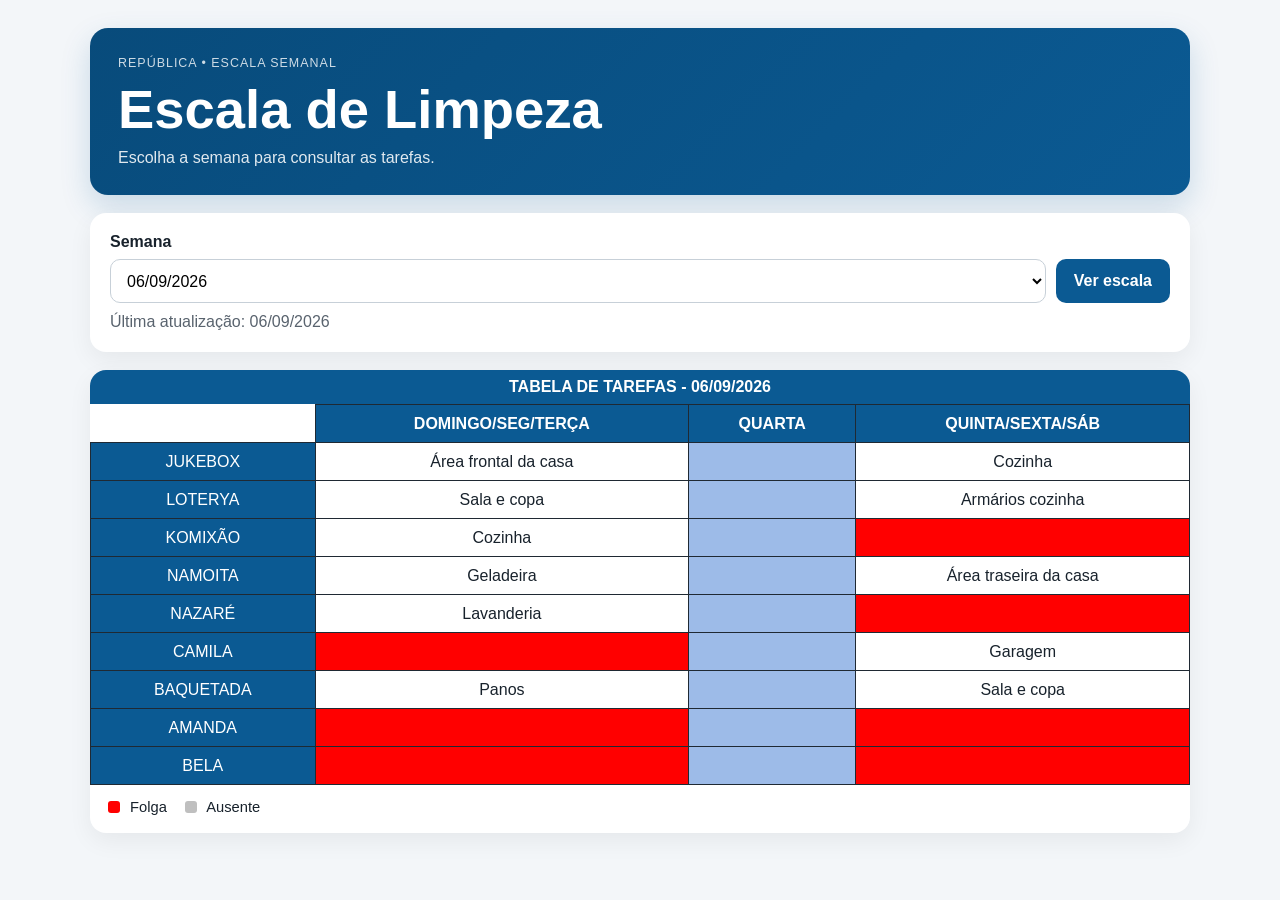
==== index.html @ 055f7a00 "Configura site da escala" ====
<!DOCTYPE html>
<html lang="pt-BR">
<head>
  <meta charset="UTF-8" />
  <meta name="viewport" content="width=device-width, initial-scale=1.0" />
  <title>Escala de Limpeza</title>
  <link rel="stylesheet" href="style.css" />
</head>
<body>
  <main class="container">
    <section class="hero">
      <div>
        <p class="eyebrow">República • Escala semanal</p>
        <h1>Escala de Limpeza</h1>
        <p class="subtitle">Escolha a semana para consultar as tarefas.</p>
      </div>
    </section>

    <section class="controls card">
      <label for="semana">Semana</label>
      <div class="control-row">
        <select id="semana">
          <option value="">Carregando semanas...</option>
        </select>
        <button id="mostrar">Ver escala</button>
      </div>
      <p id="status" class="status" aria-live="polite"></p>
    </section>

    <section id="resultado" class="card resultado" hidden>
      <div class="table-title" id="tituloTabela">TABELA DE TAREFAS</div>

      <div class="table-wrap">
        <table>
          <thead>
            <tr>
              <th class="empty-head"></th>
              <th>DOMINGO/SEG/TERÇA</th>
              <th>QUARTA</th>
              <th>QUINTA/SEXTA/SÁB</th>
            </tr>
          </thead>
          <tbody id="corpoTabela"></tbody>
        </table>
      </div>

      <div class="legend">
        <span><i class="dot folga-dot"></i> Folga</span>
        <span><i class="dot ausente-dot"></i> Ausente</span>
      </div>
    </section>
  </main>

  <script src="script.js"></script>
</body>
</html>
---- style.css ----
:root {
  --blue: #0b5a93;
  --blue-dark: #084b7b;
  --blue-light: #9dbbe8;
  --red: #ff0000;
  --gray: #bfbfbf;
  --bg: #f3f6f9;
  --card: #ffffff;
  --text: #18222c;
  --border: #1f2933;
}

* { box-sizing: border-box; }

body {
  margin: 0;
  font-family: Arial, Helvetica, sans-serif;
  background: var(--bg);
  color: var(--text);
}

.container {
  width: min(1100px, calc(100% - 28px));
  margin: 0 auto;
  padding: 28px 0 48px;
}

.hero {
  background: linear-gradient(135deg, var(--blue-dark), var(--blue));
  color: white;
  border-radius: 18px;
  padding: 28px;
  margin-bottom: 18px;
  box-shadow: 0 12px 30px rgba(11, 90, 147, .18);
}

.eyebrow {
  margin: 0 0 8px;
  text-transform: uppercase;
  letter-spacing: .08em;
  font-size: .78rem;
  opacity: .8;
}

h1 {
  margin: 0;
  font-size: clamp(2rem, 5vw, 3.4rem);
}

.subtitle {
  margin: 8px 0 0;
  opacity: .88;
}

.card {
  background: var(--card);
  border-radius: 16px;
  padding: 20px;
  box-shadow: 0 8px 24px rgba(0, 0, 0, .06);
  margin-bottom: 18px;
}

.controls label {
  display: block;
  font-weight: 700;
  margin-bottom: 8px;
}

.control-row {
  display: flex;
  gap: 10px;
}

select, button {
  min-height: 44px;
  border-radius: 10px;
  font-size: 1rem;
}

select {
  flex: 1;
  border: 1px solid #c7d0d8;
  padding: 0 12px;
  background: white;
}

button {
  border: 0;
  padding: 0 18px;
  background: var(--blue);
  color: white;
  font-weight: 700;
  cursor: pointer;
}

button:hover { background: var(--blue-dark); }

.status {
  margin: 10px 0 0;
  min-height: 1.2em;
  color: #59636e;
}

.resultado {
  padding: 0;
  overflow: hidden;
}

.table-title {
  background: var(--blue);
  color: white;
  font-weight: 700;
  text-align: center;
  padding: 8px 12px;
}

.table-wrap { overflow-x: auto; }

table {
  width: 100%;
  border-collapse: collapse;
  min-width: 760px;
}

th, td {
  border: 1px solid var(--border);
  text-align: center;
  padding: 7px 10px;
  height: 38px;
}

thead th {
  background: var(--blue);
  color: white;
  font-weight: 700;
}

thead .empty-head {
  background: white;
  border-top-color: transparent;
  border-left-color: transparent;
}

td.name {
  background: var(--blue);
  color: white;
  font-weight: 500;
  white-space: nowrap;
}

td.task { background: white; }
td.wednesday { background: var(--blue-light); }
td.folga { background: var(--red); color: transparent; }
td.ausente { background: var(--gray); font-weight: 700; }

.legend {
  display: flex;
  gap: 18px;
  flex-wrap: wrap;
  padding: 14px 18px 18px;
  font-size: .92rem;
}

.dot {
  width: 12px;
  height: 12px;
  display: inline-block;
  border-radius: 3px;
  margin-right: 6px;
  vertical-align: -1px;
}
.folga-dot { background: var(--red); }
.ausente-dot { background: var(--gray); }

@media (max-width: 640px) {
  .container { width: min(100% - 18px, 1100px); padding-top: 14px; }
  .hero { padding: 20px; border-radius: 14px; }
  .card { border-radius: 14px; padding: 14px; }
  .resultado { padding: 0; }
  .control-row { flex-direction: column; }
  button { width: 100%; }
}
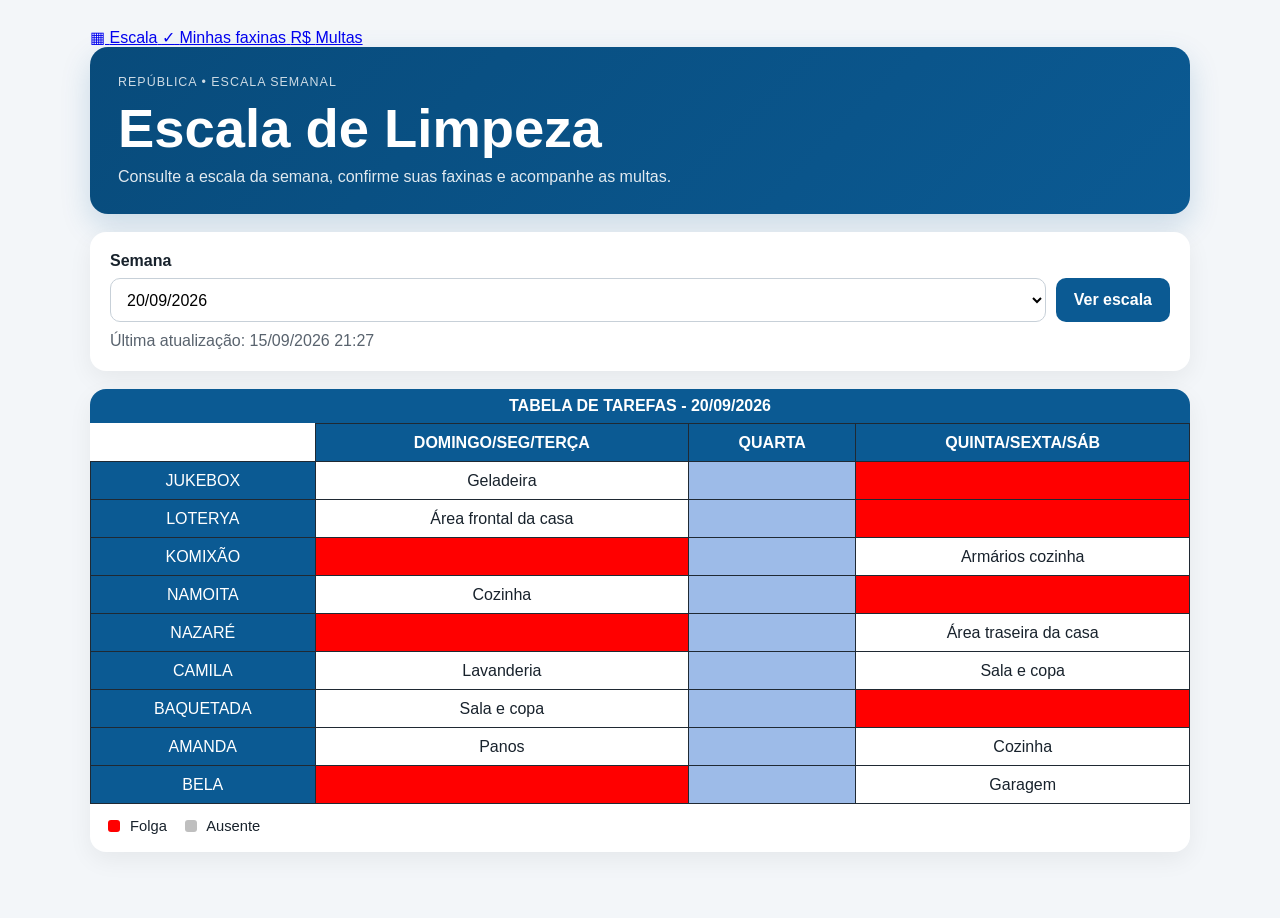
==== commit 13971275: "Update index.html" ====
--- a/index.html
+++ b/index.html
@@ -5,14 +5,30 @@
   <meta name="viewport" content="width=device-width, initial-scale=1.0" />
   <title>Escala de Limpeza</title>
   <link rel="stylesheet" href="style.css" />
+  <link rel="stylesheet" href="supabase-pages.css" />
 </head>
 <body>
   <main class="container">
+    <nav class="app-nav main-nav" aria-label="Navegação principal">
+      <a class="active" href="index.html">
+        <span class="nav-icon">▦</span>
+        <span>Escala</span>
+      </a>
+      <a href="confirmar.html">
+        <span class="nav-icon">✓</span>
+        <span>Minhas faxinas</span>
+      </a>
+      <a href="multas.html">
+        <span class="nav-icon">R$</span>
+        <span>Multas</span>
+      </a>
+    </nav>
+
     <section class="hero">
       <div>
         <p class="eyebrow">República • Escala semanal</p>
         <h1>Escala de Limpeza</h1>
-        <p class="subtitle">Escolha a semana para consultar as tarefas.</p>
+        <p class="subtitle">Consulte a escala da semana, confirme suas faxinas e acompanhe as multas.</p>
       </div>
     </section>
 
@@ -29,7 +45,6 @@
 
     <section id="resultado" class="card resultado" hidden>
       <div class="table-title" id="tituloTabela">TABELA DE TAREFAS</div>
-
       <div class="table-wrap">
         <table>
           <thead>
@@ -43,7 +58,6 @@
           <tbody id="corpoTabela"></tbody>
         </table>
       </div>
-
       <div class="legend">
         <span><i class="dot folga-dot"></i> Folga</span>
         <span><i class="dot ausente-dot"></i> Ausente</span>
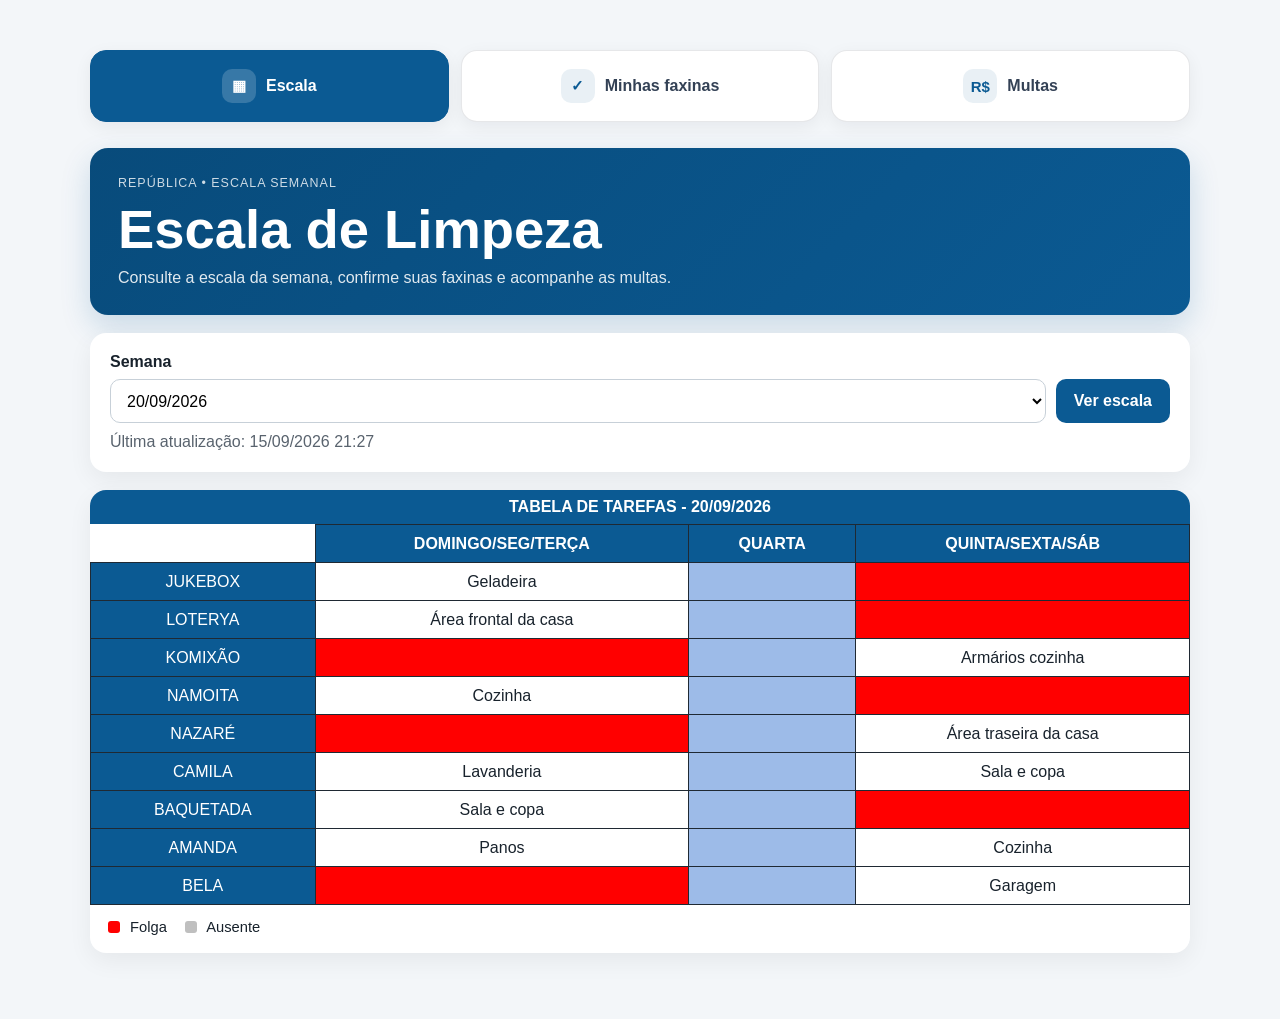
==== commit 04e5393b: "Update index.html" ====
--- a/index.html
+++ b/index.html
@@ -14,11 +14,11 @@
         <span class="nav-icon">▦</span>
         <span>Escala</span>
       </a>
-      <a href="confirmar.html">
+      <a href="supabase/confirmar.html">
         <span class="nav-icon">✓</span>
         <span>Minhas faxinas</span>
       </a>
-      <a href="multas.html">
+      <a href="supabase/multas.html">
         <span class="nav-icon">R$</span>
         <span>Multas</span>
       </a>
--- a/supabase-pages.css
+++ b/supabase-pages.css
@@ -0,0 +1,86 @@
+.app-nav{display:flex;gap:.6rem;flex-wrap:wrap;margin:1rem 0}
+.app-nav a{text-decoration:none;padding:.65rem .9rem;border-radius:10px;background:#fff;color:inherit;border:1px solid #ddd}
+.app-nav a.active{font-weight:700}
+.auth-card{max-width:520px}
+.auth-card input,.auth-card select{box-sizing:border-box;width:100%;padding:.8rem;margin:.35rem 0 1rem;border:1px solid #ccc;border-radius:8px;background:#fff}
+.auth-card button,.top-row button,.task-card button,.fine-card button{padding:.7rem 1rem;border:0;border-radius:8px;cursor:pointer}
+.top-row{display:flex;align-items:flex-start;justify-content:space-between;gap:1rem}
+.secondary{background:#eee}
+.muted{opacity:.72}
+.task-card,.fine-card{border:1px solid #ddd;border-radius:12px;padding:1rem;margin:1rem 0;background:#fff}
+.task-card h3,.fine-card h3{margin:.1rem 0 .5rem}
+.badge{display:inline-block;padding:.25rem .55rem;border-radius:999px;background:#eee;font-size:.85rem}
+.done{font-weight:700}
+.status{min-height:1.2em}
+
+
+/* =========================================================
+   NAVEGAÇÃO DO SISTEMA DE LIMPEZA
+   Complementa o style.css existente.
+   ========================================================= */
+
+.app-nav.main-nav {
+  display: grid;
+  grid-template-columns: repeat(3, minmax(0, 1fr));
+  gap: 12px;
+  margin: 22px 0 26px;
+}
+
+.app-nav.main-nav a {
+  min-height: 72px;
+  display: flex;
+  align-items: center;
+  justify-content: center;
+  gap: 10px;
+  padding: 12px 16px;
+  border: 1px solid rgba(15, 23, 42, .10);
+  border-radius: 16px;
+  background: #fff;
+  color: #334155;
+  text-decoration: none;
+  font-weight: 700;
+  box-shadow: 0 5px 18px rgba(15, 23, 42, .06);
+  transition: transform .18s ease, box-shadow .18s ease, border-color .18s ease;
+}
+
+.app-nav.main-nav a:hover {
+  transform: translateY(-2px);
+  box-shadow: 0 9px 24px rgba(15, 23, 42, .10);
+  border-color: rgba(11, 90, 147, .30);
+}
+
+.app-nav.main-nav a.active {
+  background: #0b5a93;
+  color: #fff;
+  border-color: #0b5a93;
+}
+
+.nav-icon {
+  width: 34px;
+  height: 34px;
+  display: inline-flex;
+  align-items: center;
+  justify-content: center;
+  border-radius: 10px;
+  background: rgba(11, 90, 147, .09);
+  color: #0b5a93;
+  font-size: 15px;
+  font-weight: 800;
+}
+
+.app-nav.main-nav a.active .nav-icon {
+  background: rgba(255,255,255,.18);
+  color: #fff;
+}
+
+@media (max-width: 650px) {
+  .app-nav.main-nav {
+    grid-template-columns: 1fr;
+    gap: 8px;
+  }
+
+  .app-nav.main-nav a {
+    min-height: 56px;
+    justify-content: flex-start;
+  }
+}
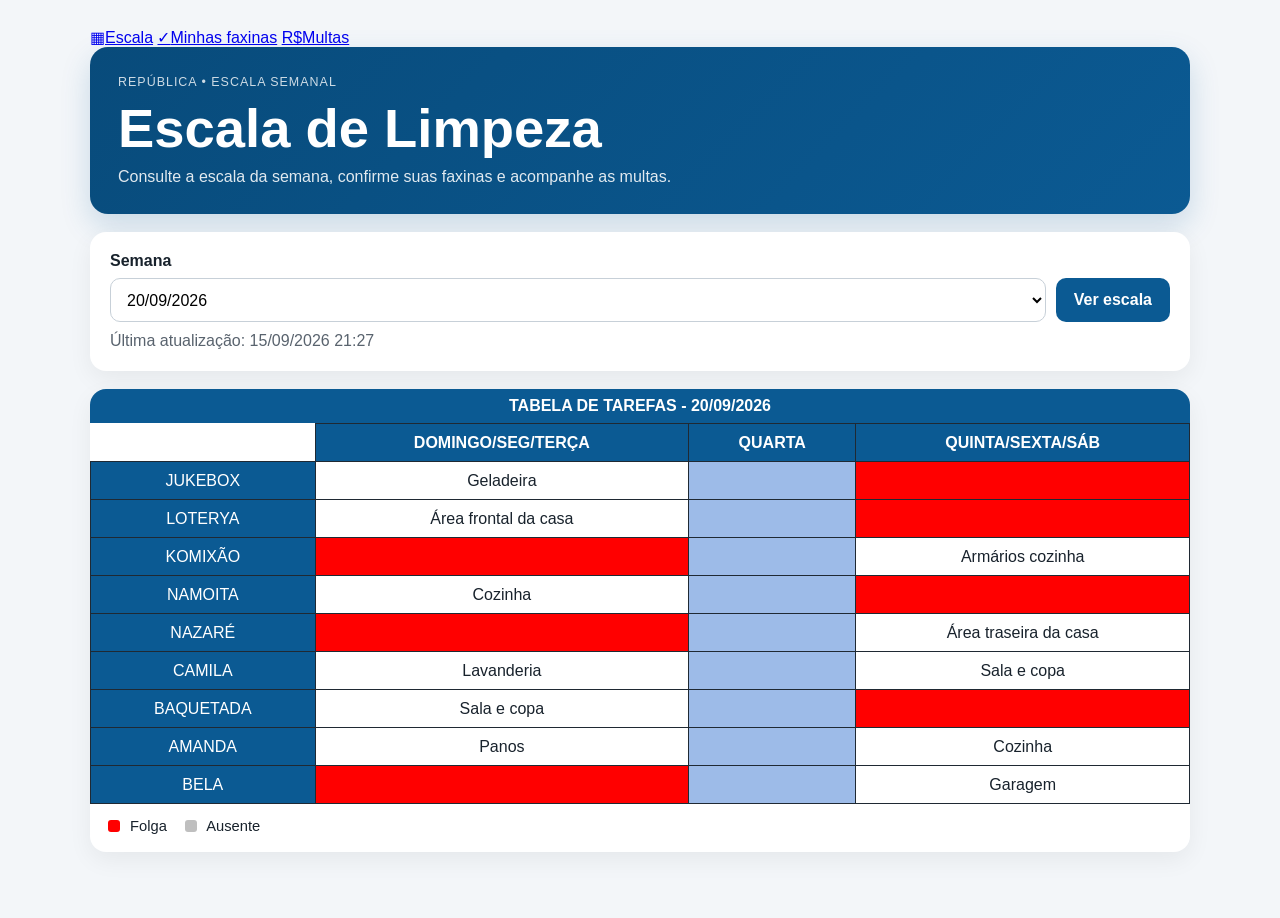
==== commit 7e359254: "Update index.html" ====
--- a/index.html
+++ b/index.html
@@ -5,23 +5,14 @@
   <meta name="viewport" content="width=device-width, initial-scale=1.0" />
   <title>Escala de Limpeza</title>
   <link rel="stylesheet" href="style.css" />
-  <link rel="stylesheet" href="supabase-pages.css" />
+  <link rel="stylesheet" href="supabase/supabase-pages.css" />
 </head>
 <body>
   <main class="container">
-    <nav class="app-nav main-nav" aria-label="Navegação principal">
-      <a class="active" href="index.html">
-        <span class="nav-icon">▦</span>
-        <span>Escala</span>
-      </a>
-      <a href="supabase/confirmar.html">
-        <span class="nav-icon">✓</span>
-        <span>Minhas faxinas</span>
-      </a>
-      <a href="supabase/multas.html">
-        <span class="nav-icon">R$</span>
-        <span>Multas</span>
-      </a>
+    <nav class="app-nav main-nav">
+      <a class="active" href="index.html"><span class="nav-icon">▦</span><span>Escala</span></a>
+      <a href="supabase/confirmar.html"><span class="nav-icon">✓</span><span>Minhas faxinas</span></a>
+      <a href="supabase/multas.html"><span class="nav-icon">R$</span><span>Multas</span></a>
     </nav>
 
     <section class="hero">
@@ -35,9 +26,7 @@
     <section class="controls card">
       <label for="semana">Semana</label>
       <div class="control-row">
-        <select id="semana">
-          <option value="">Carregando semanas...</option>
-        </select>
+        <select id="semana"><option value="">Carregando semanas...</option></select>
         <button id="mostrar">Ver escala</button>
       </div>
       <p id="status" class="status" aria-live="polite"></p>
@@ -47,14 +36,7 @@
       <div class="table-title" id="tituloTabela">TABELA DE TAREFAS</div>
       <div class="table-wrap">
         <table>
-          <thead>
-            <tr>
-              <th class="empty-head"></th>
-              <th>DOMINGO/SEG/TERÇA</th>
-              <th>QUARTA</th>
-              <th>QUINTA/SEXTA/SÁB</th>
-            </tr>
-          </thead>
+          <thead><tr><th class="empty-head"></th><th>DOMINGO/SEG/TERÇA</th><th>QUARTA</th><th>QUINTA/SEXTA/SÁB</th></tr></thead>
           <tbody id="corpoTabela"></tbody>
         </table>
       </div>
@@ -64,7 +46,6 @@
       </div>
     </section>
   </main>
-
   <script src="script.js"></script>
 </body>
 </html>
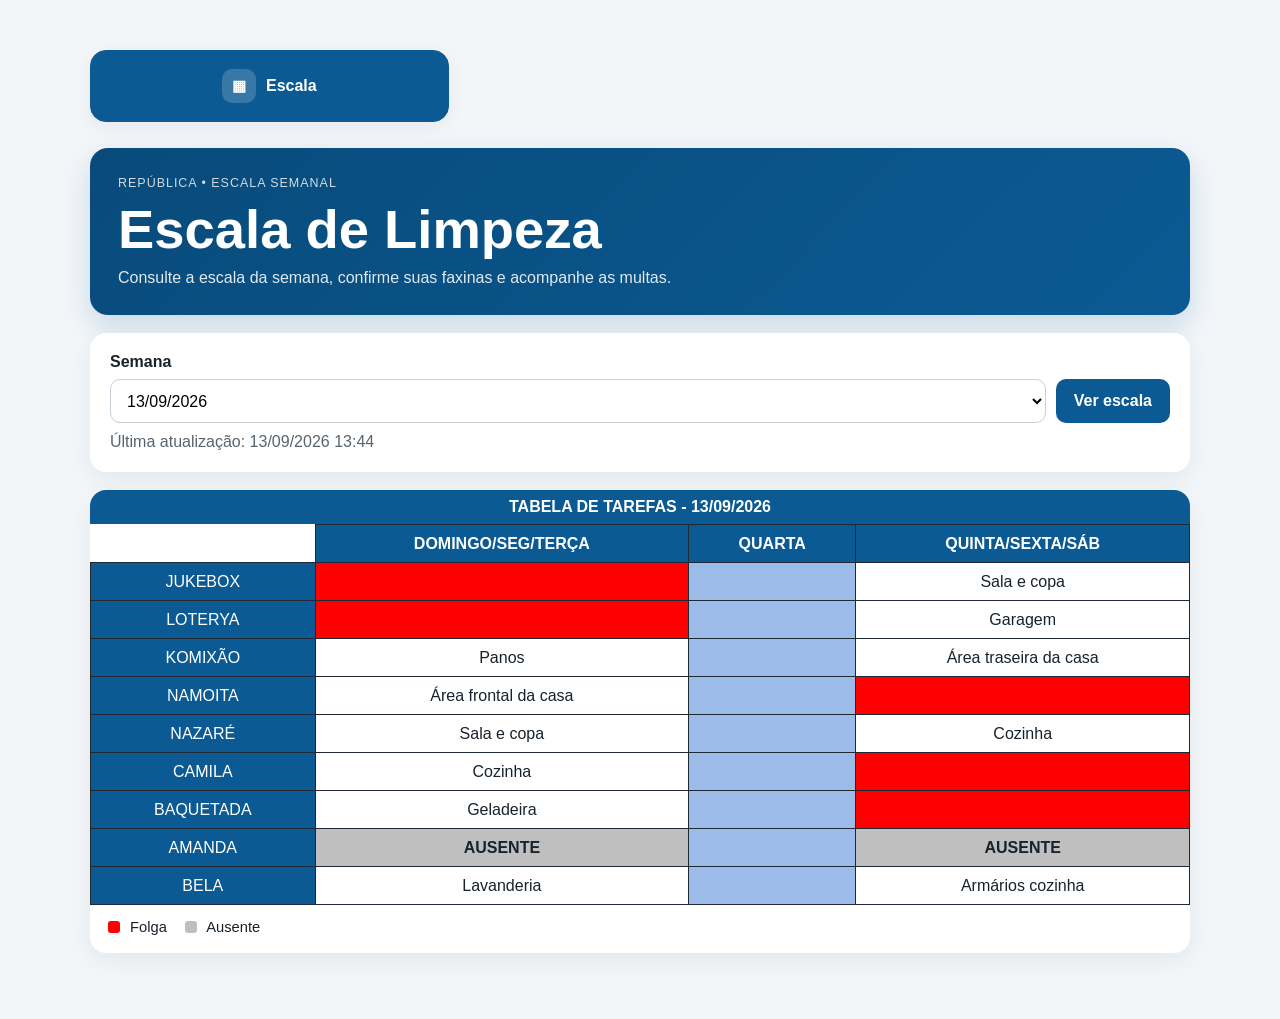
==== commit 713a819e: "Update index.html" ====
--- a/index.html
+++ b/index.html
@@ -11,8 +11,8 @@
   <main class="container">
     <nav class="app-nav main-nav">
       <a class="active" href="index.html"><span class="nav-icon">▦</span><span>Escala</span></a>
-      <a href="supabase/confirmar.html"><span class="nav-icon">✓</span><span>Minhas faxinas</span></a>
-      <a href="supabase/multas.html"><span class="nav-icon">R$</span><span>Multas</span></a>
+      <!-- <a href="supabase/confirmar.html"><span class="nav-icon">✓</span><span>Minhas faxinas</span></a>
+      <a href="supabase/multas.html"><span class="nav-icon">R$</span><span>Multas</span></a> -->
     </nav>
 
     <section class="hero">
--- a/supabase/supabase-pages.css
+++ b/supabase/supabase-pages.css
@@ -0,0 +1,19 @@
+.app-nav{display:flex;gap:.6rem;flex-wrap:wrap;margin:1rem 0}
+.app-nav a{text-decoration:none;padding:.65rem .9rem;border-radius:10px;background:#fff;color:inherit;border:1px solid #ddd}
+.app-nav a.active{font-weight:700}
+.auth-card{max-width:520px}
+.auth-card input,.auth-card select{box-sizing:border-box;width:100%;padding:.8rem;margin:.35rem 0 1rem;border:1px solid #ccc;border-radius:8px;background:#fff}
+.auth-card button,.top-row button,.task-card button,.fine-card button{padding:.7rem 1rem;border:0;border-radius:8px;cursor:pointer}
+.top-row{display:flex;align-items:flex-start;justify-content:space-between;gap:1rem}
+.secondary{background:#eee}.muted{opacity:.72}
+.task-card,.fine-card{border:1px solid #ddd;border-radius:12px;padding:1rem;margin:1rem 0;background:#fff}
+.task-card h3,.fine-card h3{margin:.1rem 0 .5rem}
+.badge{display:inline-block;padding:.25rem .55rem;border-radius:999px;background:#eee;font-size:.85rem}
+.done{font-weight:700}.status{min-height:1.2em}
+.app-nav.main-nav{display:grid;grid-template-columns:repeat(3,minmax(0,1fr));gap:12px;margin:22px 0 26px}
+.app-nav.main-nav a{min-height:72px;display:flex;align-items:center;justify-content:center;gap:10px;padding:12px 16px;border:1px solid rgba(15,23,42,.10);border-radius:16px;background:#fff;color:#334155;text-decoration:none;font-weight:700;box-shadow:0 5px 18px rgba(15,23,42,.06);transition:.18s}
+.app-nav.main-nav a:hover{transform:translateY(-2px);box-shadow:0 9px 24px rgba(15,23,42,.10);border-color:rgba(11,90,147,.30)}
+.app-nav.main-nav a.active{background:#0b5a93;color:#fff;border-color:#0b5a93}
+.nav-icon{width:34px;height:34px;display:inline-flex;align-items:center;justify-content:center;border-radius:10px;background:rgba(11,90,147,.09);color:#0b5a93;font-size:15px;font-weight:800}
+.app-nav.main-nav a.active .nav-icon{background:rgba(255,255,255,.18);color:#fff}
+@media(max-width:650px){.app-nav.main-nav{grid-template-columns:1fr;gap:8px}.app-nav.main-nav a{min-height:56px;justify-content:flex-start}}
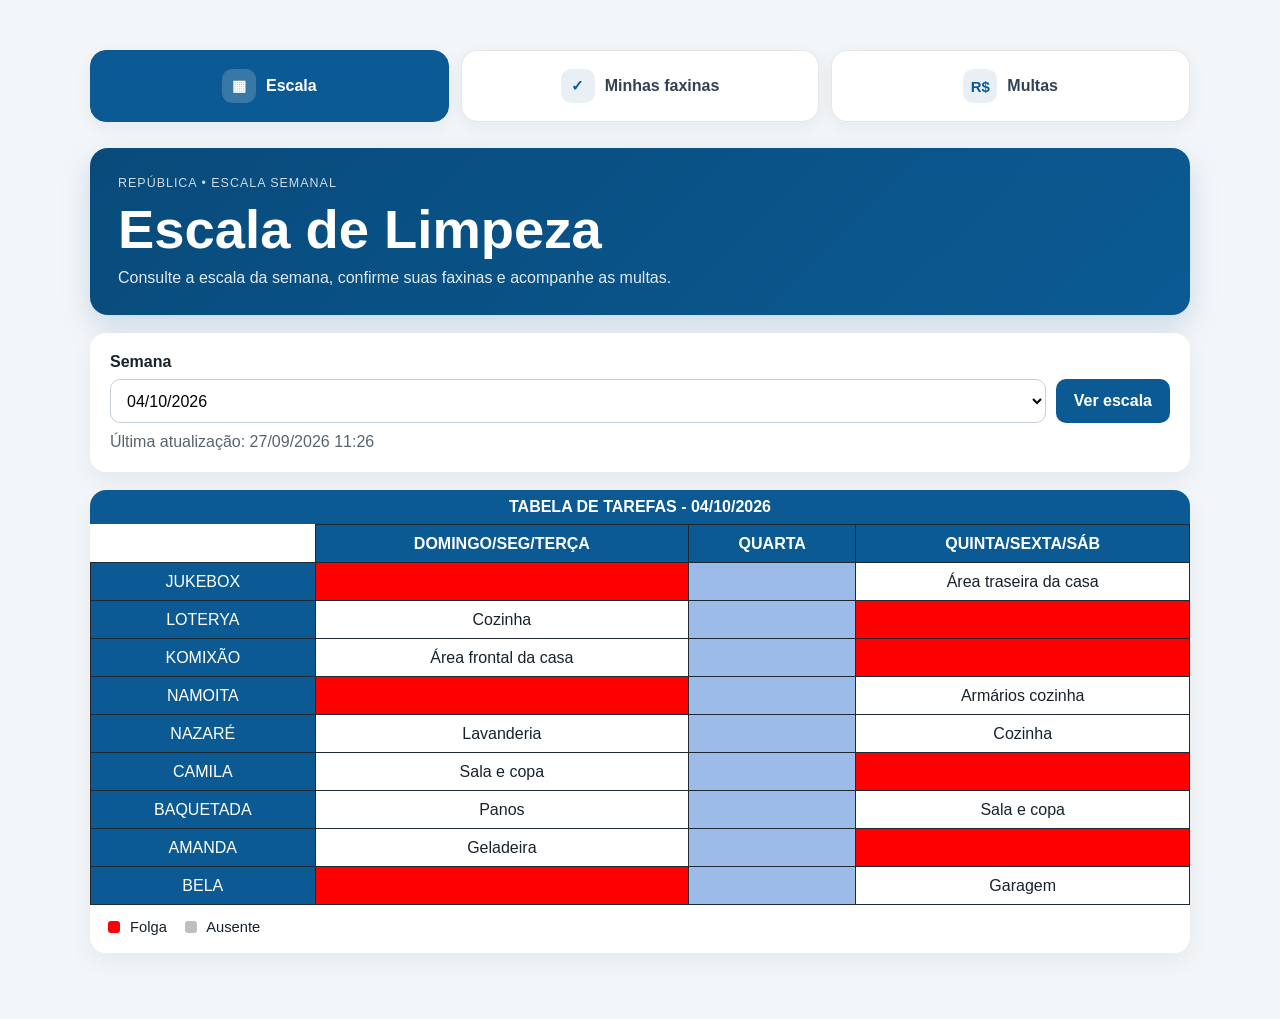
==== commit 2267601c: "Update index.html" ====
--- a/index.html
+++ b/index.html
@@ -11,8 +11,8 @@
   <main class="container">
     <nav class="app-nav main-nav">
       <a class="active" href="index.html"><span class="nav-icon">▦</span><span>Escala</span></a>
-      <!-- <a href="supabase/confirmar.html"><span class="nav-icon">✓</span><span>Minhas faxinas</span></a>
-      <a href="supabase/multas.html"><span class="nav-icon">R$</span><span>Multas</span></a> -->
+      <a href="supabase/confirmar.html"><span class="nav-icon">✓</span><span>Minhas faxinas</span></a>
+      <a href="supabase/multas.html"><span class="nav-icon">R$</span><span>Multas</span></a>
     </nav>
 
     <section class="hero">
